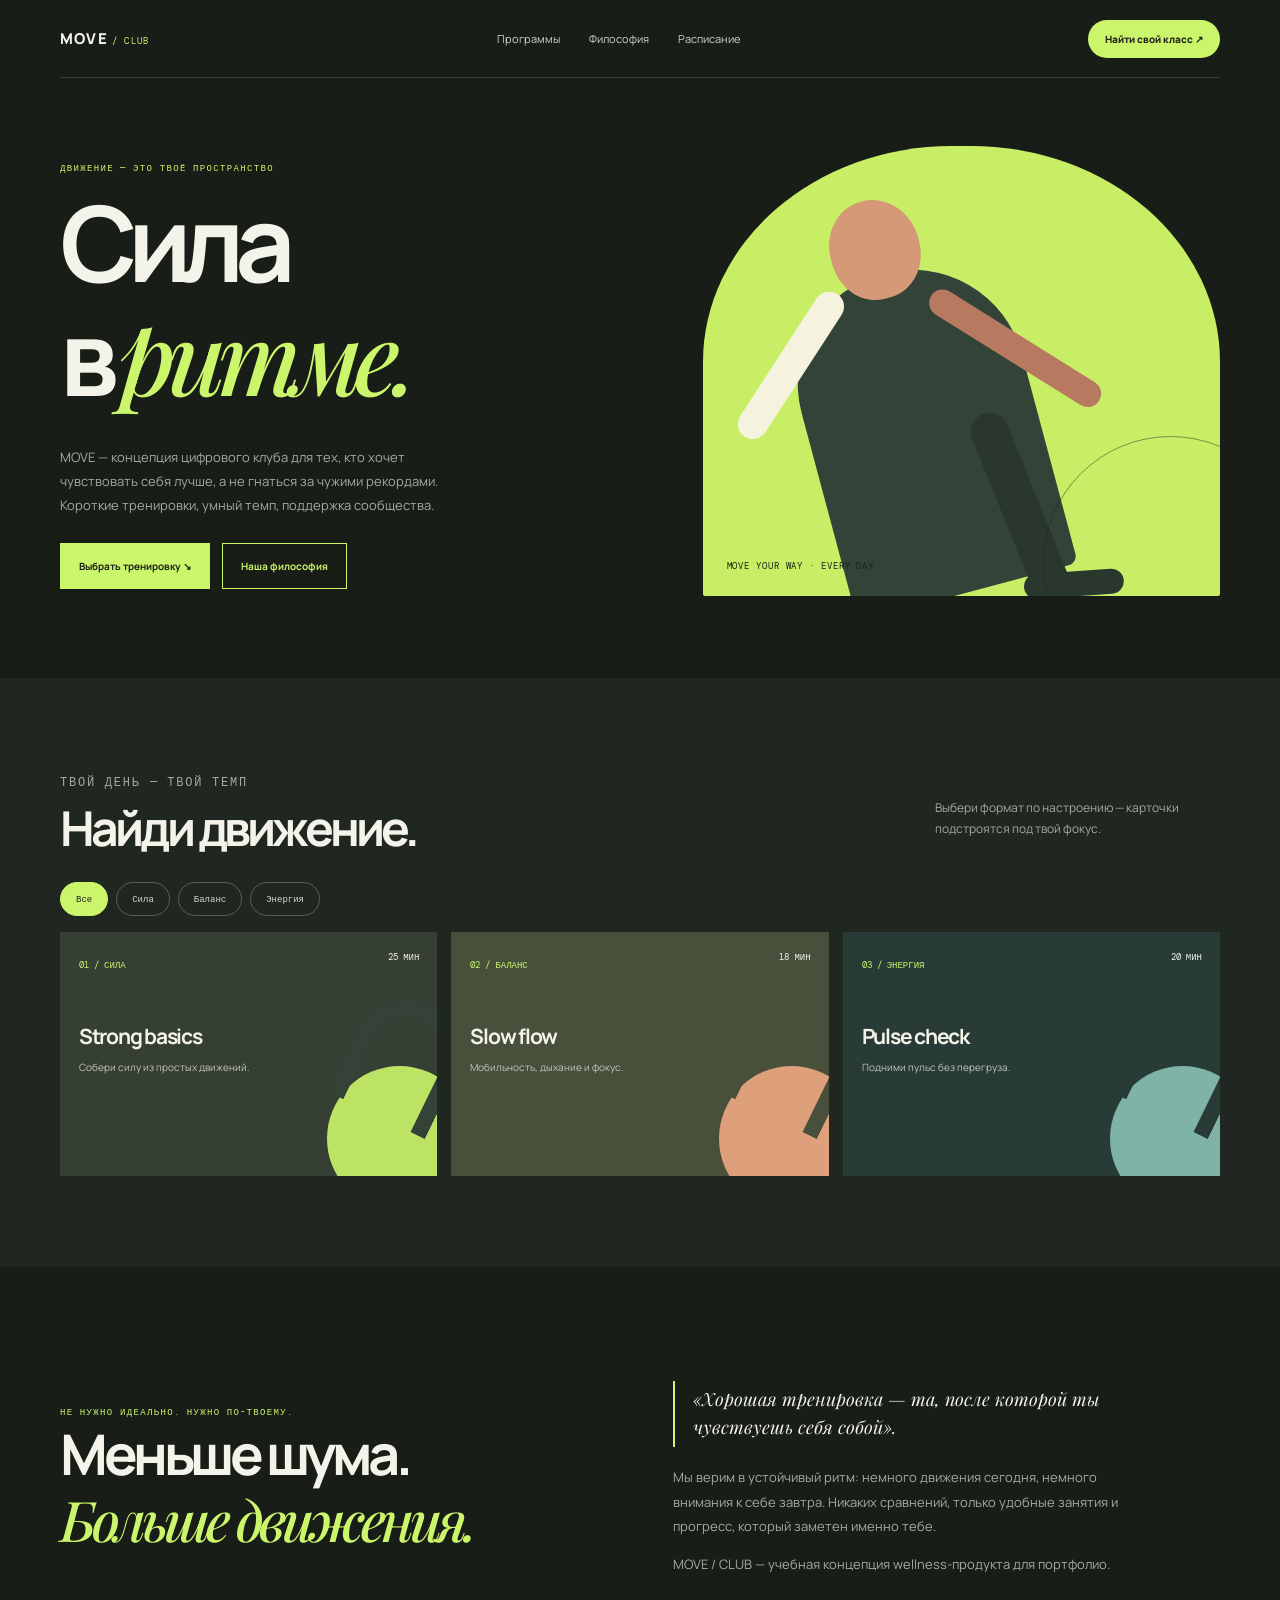
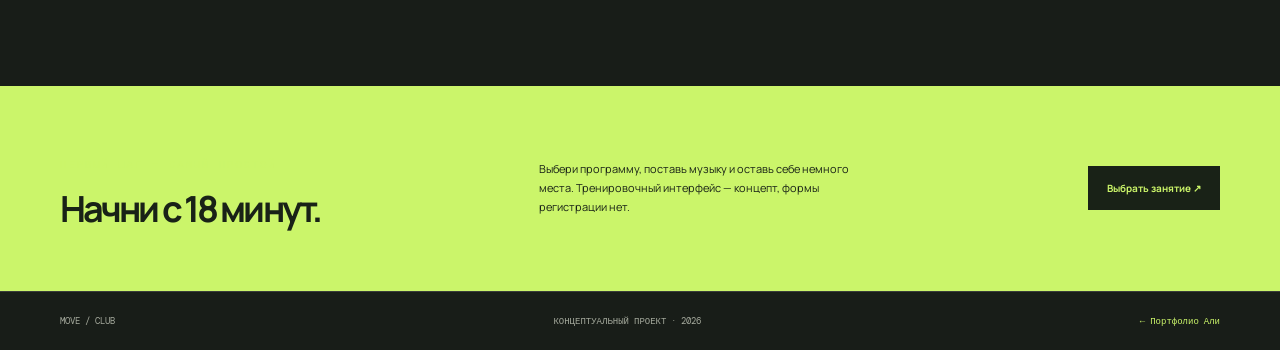
==== projects/move-studio/index.html @ 84559c78 "Add projects/move-studio/index.html" ====
<!doctype html>
<html lang="ru"><head><meta charset="utf-8"><meta name="viewport" content="width=device-width,initial-scale=1"><meta name="description" content="MOVE — концепция цифровой студии движения и осознанного фитнеса."><meta name="theme-color" content="#181d18"><title>MOVE / CLUB — Найди свой ритм</title><style>
@import url('https://fonts.googleapis.com/css2?family=DM+Mono&family=Manrope:wght@400;500;600;700;800&family=Playfair+Display:ital,wght@0,500;1,500&display=swap');:root{--bg:#181d18;--lime:#cbf56a;--white:#f4f3e9;--muted:#a5aa9d;--sans:'Manrope',Arial,sans-serif;--mono:'DM Mono',monospace;--serif:'Playfair Display',Georgia,serif}*{box-sizing:border-box}html{scroll-behavior:smooth}body{margin:0;background:var(--bg);color:var(--white);font-family:var(--sans)}a{color:inherit;text-decoration:none}.wrap{width:min(1160px,calc(100% - 56px));margin:auto}.nav{height:78px;display:flex;justify-content:space-between;align-items:center;border-bottom:1px solid #ffffff24}.logo{font-weight:800;letter-spacing:.08em;font-size:15px}.logo span{color:var(--lime);font:9px var(--mono)}.links{display:flex;align-items:center;gap:29px;font-size:11px;color:#d1d3c9}.join{background:var(--lime);color:#20271a;border-radius:30px;padding:12px 17px;font-size:10px;font-weight:800}.hero{min-height:600px;display:grid;grid-template-columns:1.08fr .92fr;align-items:center;gap:35px;padding:48px 0 62px}.kicker{font:9px var(--mono);letter-spacing:.15em;color:var(--lime)}.hero h1{font-size:clamp(62px,8.2vw,106px);line-height:.84;letter-spacing:-.1em;margin:24px 0}.hero h1 i{font:italic 500 .96em var(--serif);color:var(--lime);letter-spacing:-.08em}.hero-copy>p:not(.kicker){font-size:13px;line-height:1.85;color:var(--muted);max-width:390px}.actions{display:flex;gap:12px;align-items:center;margin-top:26px}.btn{padding:15px 18px;border:1px solid var(--lime);color:var(--lime);font-size:10px;font-weight:700}.btn.primary{background:var(--lime);color:#1c2317}.hero-art{height:450px;position:relative;background:#c8ee65;overflow:hidden;border-radius:48% 48% 2px 2px;color:#192217}.art-label{position:absolute;top:24px;left:25px;font:9px var(--mono);letter-spacing:.1em}.art-no{position:absolute;right:24px;top:24px;font:9px var(--mono)}.body-shape{position:absolute;width:228px;height:330px;left:43%;top:27%;transform:translateX(-50%) rotate(-15deg);background:#344338;border-radius:120px 120px 10px 10px}.body-shape:before{content:'';position:absolute;width:90px;height:100px;left:68px;top:-75px;background:#d59977;border-radius:48% 50% 47% 47%}.body-shape:after{content:'';position:absolute;width:170px;height:30px;left:-83px;top:50px;background:#f5f3dd;border-radius:30px;transform:rotate(-42deg)}.arm{position:absolute;width:198px;height:27px;left:124px;top:93px;background:#b77a60;border-radius:30px;transform:rotate(47deg)}.leg{position:absolute;width:38px;height:204px;right:22px;bottom:-35px;background:#29372c;border-radius:30px;transform:rotate(-7deg)}.leg:after{content:'';position:absolute;width:100px;height:25px;bottom:0;right:-52px;background:#29372c;border-radius:30px;transform:rotate(18deg)}.art-circle{position:absolute;right:-78px;bottom:-95px;width:255px;height:255px;border:1px solid #1c251b77;border-radius:50%}.hero-art small{position:absolute;bottom:24px;left:24px;font:9px var(--mono);letter-spacing:.1em}.programs{padding:82px 0 91px;background:#202620}.head{display:flex;justify-content:space-between;align-items:end;margin-bottom:31px}.head h2,.manifesto h2{font-size:48px;letter-spacing:-.08em;line-height:.96;margin:8px 0 0}.head p{max-width:285px;color:var(--muted);font-size:12px;line-height:1.75}.switcher{display:flex;gap:8px;margin-bottom:16px}.switcher button{border:1px solid #ffffff40;background:transparent;color:#d2d6ca;border-radius:30px;padding:10px 15px;font:9px var(--mono);cursor:pointer}.switcher button.active{background:var(--lime);border-color:var(--lime);color:#20271a}.class-grid{display:grid;grid-template-columns:repeat(3,1fr);gap:14px}.class-card{min-height:244px;background:#353f34;padding:19px;position:relative;overflow:hidden}.class-card:nth-child(2){background:#48503c}.class-card:nth-child(3){background:#283b36}.class-no{font:9px var(--mono);color:var(--lime)}.class-card h3{font-size:21px;letter-spacing:-.06em;position:relative;z-index:2;margin:49px 0 5px}.class-card p{font-size:10px;color:#c1c7b8;position:relative;z-index:2}.class-card .duration{position:absolute;top:19px;right:18px;font:9px var(--mono)}.class-orb{position:absolute;width:145px;height:145px;right:-35px;bottom:-35px;background:#cbf56a;border-radius:50%;opacity:.9}.class-orb:before{content:'';position:absolute;width:75px;height:106px;left:23px;top:-66px;border:16px solid #344338;border-bottom:0;border-radius:90px 90px 0 0;transform:rotate(26deg)}.class-card:nth-child(2) .class-orb{background:#efa982}.class-card:nth-child(2) .class-orb:before{border-color:#48503c}.class-card:nth-child(3) .class-orb{background:#88c1b2}.class-card:nth-child(3) .class-orb:before{border-color:#283b36}.manifesto{padding:96px 0;display:grid;grid-template-columns:1fr 1fr;gap:65px;align-items:center}.manifesto h2{font-size:56px}.manifesto h2 i{font:italic 500 1em var(--serif);color:var(--lime)}.manifesto p:not(.kicker){max-width:445px;color:var(--muted);font-size:13px;line-height:1.9}.quote{border-left:2px solid var(--lime);padding:5px 0 5px 18px;color:var(--white)!important;font:italic 18px/1.55 var(--serif)!important}.join-section{background:var(--lime);color:#192217;padding:58px 0}.join-inner{display:flex;justify-content:space-between;align-items:center;gap:30px}.join-inner h2{font-size:36px;letter-spacing:-.08em;margin:0}.join-inner p{font-size:11px;max-width:330px;line-height:1.7}.join-inner a{background:#192217;color:var(--lime);padding:15px 19px;font-size:10px;font-weight:700;white-space:nowrap}.footer{padding:23px 0;border-top:1px solid #ffffff24}.footer-inner{display:flex;justify-content:space-between;color:var(--muted);font:9px var(--mono)}.footer a{color:var(--lime)}@media(max-width:700px){.wrap{width:calc(100% - 36px)}.nav{height:65px}.links{gap:14px;font-size:10px}.links a:nth-child(2){display:none}.hero{grid-template-columns:1fr;gap:28px;padding-top:45px}.hero h1{font-size:75px}.hero-art{height:350px}.body-shape{transform:translateX(-50%) scale(.82) rotate(-15deg);transform-origin:top center}.head{display:block}.head h2{font-size:39px}.head p{margin-top:13px}.class-grid{grid-template-columns:1fr}.class-card{min-height:185px}.class-card h3{margin-top:27px}.manifesto{grid-template-columns:1fr;gap:22px;padding:66px 0}.manifesto h2{font-size:48px}.join-inner{display:block}.join-inner h2{font-size:31px}.join-inner a{display:inline-block;margin-top:9px}.footer-inner{gap:12px;flex-wrap:wrap}.footer-inner span:nth-child(2){display:none}}@media(prefers-reduced-motion:reduce){html{scroll-behavior:auto}}
</style></head><body>
<header class="nav wrap"><a class="logo" href="#top">MOVE <span>/ CLUB</span></a><nav class="links"><a href="#programs">Программы</a><a href="#about">Философия</a><a href="#join">Расписание</a></nav><a class="join" href="#join">Найти свой класс ↗</a></header>
<main id="top"><section class="hero wrap"><div class="hero-copy"><p class="kicker">ДВИЖЕНИЕ — ЭТО ТВОЁ ПРОСТРАНСТВО</p><h1>Сила<br>в <i>ритме.</i></h1><p>MOVE — концепция цифрового клуба для тех, кто хочет чувствовать себя лучше, а не гнаться за чужими рекордами. Короткие тренировки, умный темп, поддержка сообщества.</p><div class="actions"><a class="btn primary" href="#programs">Выбрать тренировку ↘</a><a class="btn" href="#about">Наша философия</a></div></div><div class="hero-art" role="img" aria-label="Абстрактная иллюстрация спортсмена в движении"><span class="art-label">MOVE / CLUB</span><span class="art-no">FIG. 01</span><div class="body-shape"><div class="arm"></div><div class="leg"></div></div><div class="art-circle"></div><small>MOVE YOUR WAY · EVERY DAY</small></div></section>
<section class="programs" id="programs"><div class="wrap"><div class="head"><div><p class="kicker">ТВОЙ ДЕНЬ — ТВОЙ ТЕМП</p><h2>Найди движение.</h2></div><p>Выбери формат по настроению — карточки подстроятся под твой фокус.</p></div><div class="switcher" role="group" aria-label="Выберите фокус тренировок"><button class="active" data-filter="all">Все</button><button data-filter="strength">Сила</button><button data-filter="balance">Баланс</button><button data-filter="energy">Энергия</button></div><div class="class-grid"><article class="class-card" data-type="strength"><span class="class-no">01 / СИЛА</span><span class="duration">25 МИН</span><h3>Strong basics</h3><p>Собери силу из простых движений.</p><div class="class-orb"></div></article><article class="class-card" data-type="balance"><span class="class-no">02 / БАЛАНС</span><span class="duration">18 МИН</span><h3>Slow flow</h3><p>Мобильность, дыхание и фокус.</p><div class="class-orb"></div></article><article class="class-card" data-type="energy"><span class="class-no">03 / ЭНЕРГИЯ</span><span class="duration">20 МИН</span><h3>Pulse check</h3><p>Подними пульс без перегруза.</p><div class="class-orb"></div></article></div></div></section>
<section class="manifesto wrap" id="about"><div><p class="kicker">НЕ НУЖНО ИДЕАЛЬНО. НУЖНО ПО-ТВОЕМУ.</p><h2>Меньше шума.<br><i>Больше движения.</i></h2></div><div><p class="quote">«Хорошая тренировка — та, после которой ты чувствуешь себя собой».</p><p>Мы верим в устойчивый ритм: немного движения сегодня, немного внимания к себе завтра. Никаких сравнений, только удобные занятия и прогресс, который заметен именно тебе.</p><p>MOVE / CLUB — учебная концепция wellness-продукта для портфолио.</p></div></section>
<section class="join-section" id="join"><div class="wrap join-inner"><div><p class="kicker">ПЕРВЫЙ ШАГ — САМЫЙ ПРОСТОЙ</p><h2>Начни с 18 минут.</h2></div><p>Выбери программу, поставь музыку и оставь себе немного места. Тренировочный интерфейс — концепт, формы регистрации нет.</p><a href="#programs">Выбрать занятие ↗</a></div></section></main><footer class="footer"><div class="wrap footer-inner"><span>MOVE / CLUB</span><span>КОНЦЕПТУАЛЬНЫЙ ПРОЕКТ · 2026</span><a href="../../">← Портфолио Али</a></div></footer><script>document.querySelectorAll('[data-filter]').forEach(button=>button.addEventListener('click',()=>{document.querySelectorAll('[data-filter]').forEach(item=>item.classList.remove('active'));button.classList.add('active');document.querySelectorAll('.class-card').forEach(card=>{card.hidden=button.dataset.filter!=='all'&&card.dataset.type!==button.dataset.filter})}));</script></body></html>
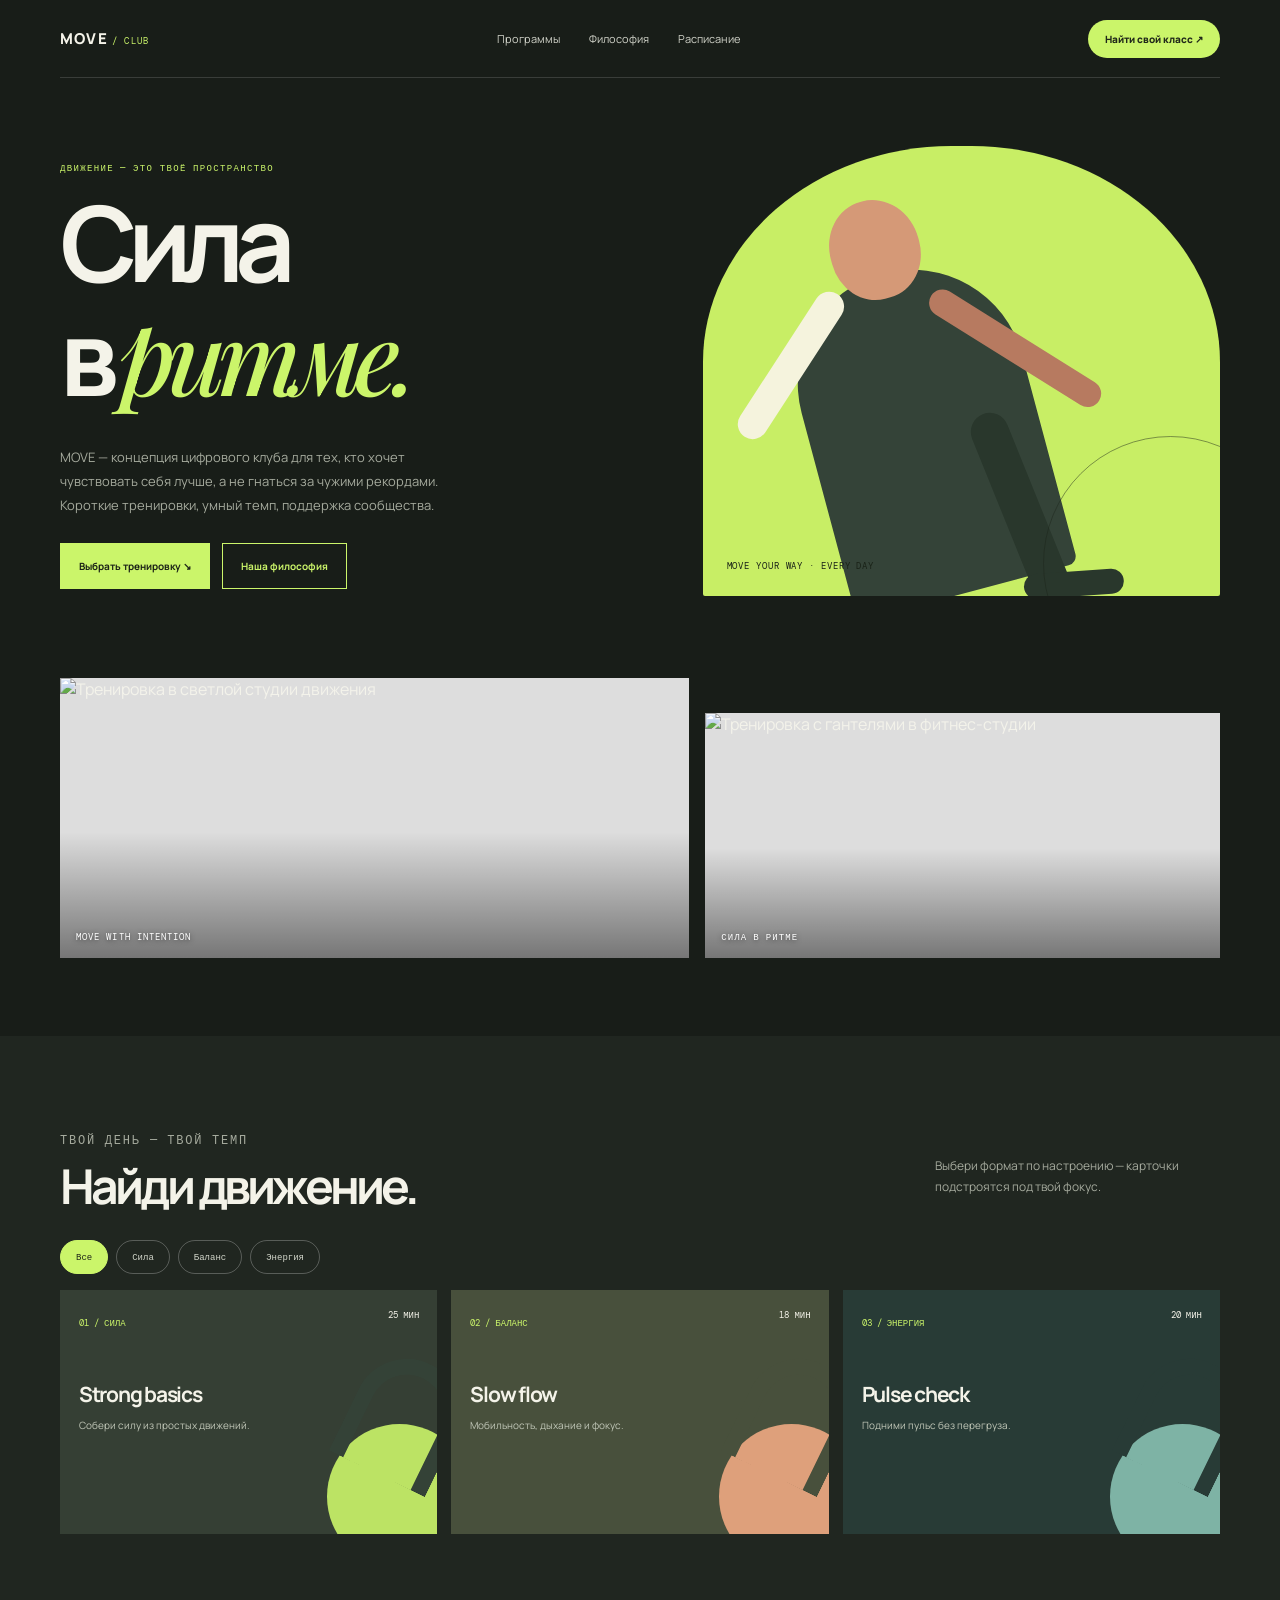
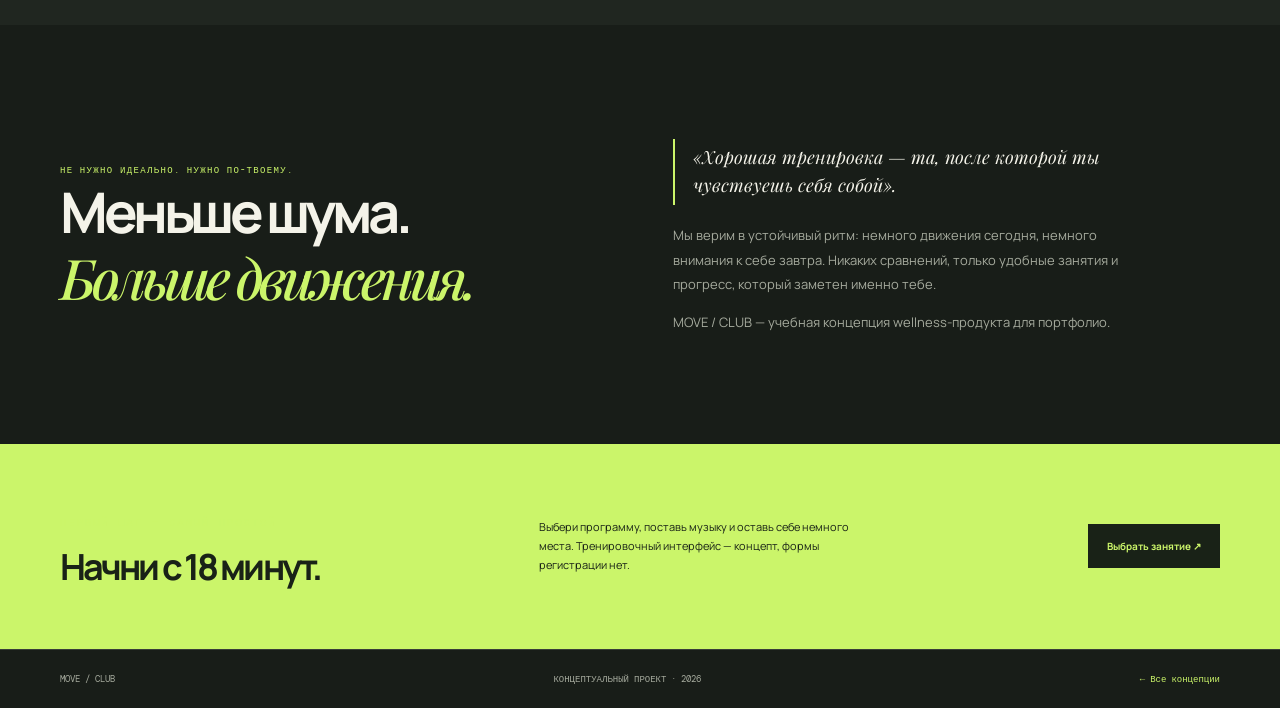
==== commit f8138787: "Update projects/move-studio/index.html with photo gallery and motion" ====
--- a/projects/move-studio/index.html
+++ b/projects/move-studio/index.html
@@ -1,10 +1,10 @@
 <!doctype html>
 <html lang="ru"><head><meta charset="utf-8"><meta name="viewport" content="width=device-width,initial-scale=1"><meta name="description" content="MOVE — концепция цифровой студии движения и осознанного фитнеса."><meta name="theme-color" content="#181d18"><title>MOVE / CLUB — Найди свой ритм</title><style>
 @import url('https://fonts.googleapis.com/css2?family=DM+Mono&family=Manrope:wght@400;500;600;700;800&family=Playfair+Display:ital,wght@0,500;1,500&display=swap');:root{--bg:#181d18;--lime:#cbf56a;--white:#f4f3e9;--muted:#a5aa9d;--sans:'Manrope',Arial,sans-serif;--mono:'DM Mono',monospace;--serif:'Playfair Display',Georgia,serif}*{box-sizing:border-box}html{scroll-behavior:smooth}body{margin:0;background:var(--bg);color:var(--white);font-family:var(--sans)}a{color:inherit;text-decoration:none}.wrap{width:min(1160px,calc(100% - 56px));margin:auto}.nav{height:78px;display:flex;justify-content:space-between;align-items:center;border-bottom:1px solid #ffffff24}.logo{font-weight:800;letter-spacing:.08em;font-size:15px}.logo span{color:var(--lime);font:9px var(--mono)}.links{display:flex;align-items:center;gap:29px;font-size:11px;color:#d1d3c9}.join{background:var(--lime);color:#20271a;border-radius:30px;padding:12px 17px;font-size:10px;font-weight:800}.hero{min-height:600px;display:grid;grid-template-columns:1.08fr .92fr;align-items:center;gap:35px;padding:48px 0 62px}.kicker{font:9px var(--mono);letter-spacing:.15em;color:var(--lime)}.hero h1{font-size:clamp(62px,8.2vw,106px);line-height:.84;letter-spacing:-.1em;margin:24px 0}.hero h1 i{font:italic 500 .96em var(--serif);color:var(--lime);letter-spacing:-.08em}.hero-copy>p:not(.kicker){font-size:13px;line-height:1.85;color:var(--muted);max-width:390px}.actions{display:flex;gap:12px;align-items:center;margin-top:26px}.btn{padding:15px 18px;border:1px solid var(--lime);color:var(--lime);font-size:10px;font-weight:700}.btn.primary{background:var(--lime);color:#1c2317}.hero-art{height:450px;position:relative;background:#c8ee65;overflow:hidden;border-radius:48% 48% 2px 2px;color:#192217}.art-label{position:absolute;top:24px;left:25px;font:9px var(--mono);letter-spacing:.1em}.art-no{position:absolute;right:24px;top:24px;font:9px var(--mono)}.body-shape{position:absolute;width:228px;height:330px;left:43%;top:27%;transform:translateX(-50%) rotate(-15deg);background:#344338;border-radius:120px 120px 10px 10px}.body-shape:before{content:'';position:absolute;width:90px;height:100px;left:68px;top:-75px;background:#d59977;border-radius:48% 50% 47% 47%}.body-shape:after{content:'';position:absolute;width:170px;height:30px;left:-83px;top:50px;background:#f5f3dd;border-radius:30px;transform:rotate(-42deg)}.arm{position:absolute;width:198px;height:27px;left:124px;top:93px;background:#b77a60;border-radius:30px;transform:rotate(47deg)}.leg{position:absolute;width:38px;height:204px;right:22px;bottom:-35px;background:#29372c;border-radius:30px;transform:rotate(-7deg)}.leg:after{content:'';position:absolute;width:100px;height:25px;bottom:0;right:-52px;background:#29372c;border-radius:30px;transform:rotate(18deg)}.art-circle{position:absolute;right:-78px;bottom:-95px;width:255px;height:255px;border:1px solid #1c251b77;border-radius:50%}.hero-art small{position:absolute;bottom:24px;left:24px;font:9px var(--mono);letter-spacing:.1em}.programs{padding:82px 0 91px;background:#202620}.head{display:flex;justify-content:space-between;align-items:end;margin-bottom:31px}.head h2,.manifesto h2{font-size:48px;letter-spacing:-.08em;line-height:.96;margin:8px 0 0}.head p{max-width:285px;color:var(--muted);font-size:12px;line-height:1.75}.switcher{display:flex;gap:8px;margin-bottom:16px}.switcher button{border:1px solid #ffffff40;background:transparent;color:#d2d6ca;border-radius:30px;padding:10px 15px;font:9px var(--mono);cursor:pointer}.switcher button.active{background:var(--lime);border-color:var(--lime);color:#20271a}.class-grid{display:grid;grid-template-columns:repeat(3,1fr);gap:14px}.class-card{min-height:244px;background:#353f34;padding:19px;position:relative;overflow:hidden}.class-card:nth-child(2){background:#48503c}.class-card:nth-child(3){background:#283b36}.class-no{font:9px var(--mono);color:var(--lime)}.class-card h3{font-size:21px;letter-spacing:-.06em;position:relative;z-index:2;margin:49px 0 5px}.class-card p{font-size:10px;color:#c1c7b8;position:relative;z-index:2}.class-card .duration{position:absolute;top:19px;right:18px;font:9px var(--mono)}.class-orb{position:absolute;width:145px;height:145px;right:-35px;bottom:-35px;background:#cbf56a;border-radius:50%;opacity:.9}.class-orb:before{content:'';position:absolute;width:75px;height:106px;left:23px;top:-66px;border:16px solid #344338;border-bottom:0;border-radius:90px 90px 0 0;transform:rotate(26deg)}.class-card:nth-child(2) .class-orb{background:#efa982}.class-card:nth-child(2) .class-orb:before{border-color:#48503c}.class-card:nth-child(3) .class-orb{background:#88c1b2}.class-card:nth-child(3) .class-orb:before{border-color:#283b36}.manifesto{padding:96px 0;display:grid;grid-template-columns:1fr 1fr;gap:65px;align-items:center}.manifesto h2{font-size:56px}.manifesto h2 i{font:italic 500 1em var(--serif);color:var(--lime)}.manifesto p:not(.kicker){max-width:445px;color:var(--muted);font-size:13px;line-height:1.9}.quote{border-left:2px solid var(--lime);padding:5px 0 5px 18px;color:var(--white)!important;font:italic 18px/1.55 var(--serif)!important}.join-section{background:var(--lime);color:#192217;padding:58px 0}.join-inner{display:flex;justify-content:space-between;align-items:center;gap:30px}.join-inner h2{font-size:36px;letter-spacing:-.08em;margin:0}.join-inner p{font-size:11px;max-width:330px;line-height:1.7}.join-inner a{background:#192217;color:var(--lime);padding:15px 19px;font-size:10px;font-weight:700;white-space:nowrap}.footer{padding:23px 0;border-top:1px solid #ffffff24}.footer-inner{display:flex;justify-content:space-between;color:var(--muted);font:9px var(--mono)}.footer a{color:var(--lime)}@media(max-width:700px){.wrap{width:calc(100% - 36px)}.nav{height:65px}.links{gap:14px;font-size:10px}.links a:nth-child(2){display:none}.hero{grid-template-columns:1fr;gap:28px;padding-top:45px}.hero h1{font-size:75px}.hero-art{height:350px}.body-shape{transform:translateX(-50%) scale(.82) rotate(-15deg);transform-origin:top center}.head{display:block}.head h2{font-size:39px}.head p{margin-top:13px}.class-grid{grid-template-columns:1fr}.class-card{min-height:185px}.class-card h3{margin-top:27px}.manifesto{grid-template-columns:1fr;gap:22px;padding:66px 0}.manifesto h2{font-size:48px}.join-inner{display:block}.join-inner h2{font-size:31px}.join-inner a{display:inline-block;margin-top:9px}.footer-inner{gap:12px;flex-wrap:wrap}.footer-inner span:nth-child(2){display:none}}@media(prefers-reduced-motion:reduce){html{scroll-behavior:auto}}
-</style></head><body>
+.photo-ribbon{display:grid;grid-template-columns:1.1fr .9fr;gap:16px;padding:0 0 78px}.photo-ribbon figure{height:280px;margin:0;position:relative;overflow:hidden;background:#ddd}.photo-ribbon figure:nth-child(2){height:245px;margin-top:35px}.photo-ribbon img{display:block;width:100%;height:100%;object-fit:cover;filter:saturate(.82);transition:transform .8s cubic-bezier(.2,.7,.2,1)}.photo-ribbon figure:hover img{transform:scale(1.05)}.photo-ribbon figcaption{position:absolute;bottom:15px;left:16px;color:#fff;font:9px var(--mono);letter-spacing:.12em;text-shadow:0 1px 5px #0008}.photo-ribbon figure:after{content:"";position:absolute;inset:55% 0 0;background:linear-gradient(transparent,#0007);pointer-events:none}@media(max-width:700px){.photo-ribbon{gap:9px;padding-bottom:55px}.photo-ribbon figure,.photo-ribbon figure:nth-child(2){height:185px;margin:0}}@media(prefers-reduced-motion:reduce){.photo-ribbon img{transition:none!important}}.photo-ribbon{display:grid;grid-template-columns:1.1fr .9fr;gap:16px;padding:0 0 78px}.photo-ribbon figure{height:280px;margin:0;position:relative;overflow:hidden;background:#ddd}.photo-ribbon figure:nth-child(2){height:245px;margin-top:35px}.photo-ribbon img{display:block;width:100%;height:100%;object-fit:cover;filter:saturate(.82);transition:transform .8s cubic-bezier(.2,.7,.2,1)}.photo-ribbon figure:hover img{transform:scale(1.05)}.photo-ribbon figcaption{position:absolute;z-index:2;bottom:15px;left:16px;color:#fff;font:9px var(--mono);letter-spacing:.12em;text-shadow:0 1px 5px #0008}.photo-ribbon figure:after{content:"";position:absolute;inset:55% 0 0;background:linear-gradient(transparent,#0007);pointer-events:none}@media(max-width:700px){.photo-ribbon{gap:9px;padding-bottom:55px}.photo-ribbon figure,.photo-ribbon figure:nth-child(2){height:185px;margin:0}}@media(prefers-reduced-motion:reduce){.photo-ribbon img{transition:none!important}}.photo-ribbon figure{animation:photo-entrance .7s cubic-bezier(.2,.7,.2,1) both}.photo-ribbon figure:nth-child(2){animation-delay:.13s}@keyframes photo-entrance{from{opacity:0;transform:translateY(18px)}to{opacity:1;transform:translateY(0)}}@media(prefers-reduced-motion:reduce){.photo-ribbon figure{animation:none!important}}</style></head><body>
 <header class="nav wrap"><a class="logo" href="#top">MOVE <span>/ CLUB</span></a><nav class="links"><a href="#programs">Программы</a><a href="#about">Философия</a><a href="#join">Расписание</a></nav><a class="join" href="#join">Найти свой класс ↗</a></header>
 <main id="top"><section class="hero wrap"><div class="hero-copy"><p class="kicker">ДВИЖЕНИЕ — ЭТО ТВОЁ ПРОСТРАНСТВО</p><h1>Сила<br>в <i>ритме.</i></h1><p>MOVE — концепция цифрового клуба для тех, кто хочет чувствовать себя лучше, а не гнаться за чужими рекордами. Короткие тренировки, умный темп, поддержка сообщества.</p><div class="actions"><a class="btn primary" href="#programs">Выбрать тренировку ↘</a><a class="btn" href="#about">Наша философия</a></div></div><div class="hero-art" role="img" aria-label="Абстрактная иллюстрация спортсмена в движении"><span class="art-label">MOVE / CLUB</span><span class="art-no">FIG. 01</span><div class="body-shape"><div class="arm"></div><div class="leg"></div></div><div class="art-circle"></div><small>MOVE YOUR WAY · EVERY DAY</small></div></section>
-<section class="programs" id="programs"><div class="wrap"><div class="head"><div><p class="kicker">ТВОЙ ДЕНЬ — ТВОЙ ТЕМП</p><h2>Найди движение.</h2></div><p>Выбери формат по настроению — карточки подстроятся под твой фокус.</p></div><div class="switcher" role="group" aria-label="Выберите фокус тренировок"><button class="active" data-filter="all">Все</button><button data-filter="strength">Сила</button><button data-filter="balance">Баланс</button><button data-filter="energy">Энергия</button></div><div class="class-grid"><article class="class-card" data-type="strength"><span class="class-no">01 / СИЛА</span><span class="duration">25 МИН</span><h3>Strong basics</h3><p>Собери силу из простых движений.</p><div class="class-orb"></div></article><article class="class-card" data-type="balance"><span class="class-no">02 / БАЛАНС</span><span class="duration">18 МИН</span><h3>Slow flow</h3><p>Мобильность, дыхание и фокус.</p><div class="class-orb"></div></article><article class="class-card" data-type="energy"><span class="class-no">03 / ЭНЕРГИЯ</span><span class="duration">20 МИН</span><h3>Pulse check</h3><p>Подними пульс без перегруза.</p><div class="class-orb"></div></article></div></div></section>
+<section class="photo-ribbon wrap" aria-label="Вдохновение проекта"><figure><img src="https://images.unsplash.com/photo-1518611012118-696072aa579a?auto=format&fit=crop&w=1100&q=85" alt="Тренировка в светлой студии движения" loading="lazy"><figcaption>MOVE WITH INTENTION</figcaption></figure><figure><img src="https://images.unsplash.com/photo-1517836357463-d25dfeac3438?auto=format&fit=crop&w=1100&q=85" alt="Тренировка с гантелями в фитнес-студии" loading="lazy"><figcaption>СИЛА В РИТМЕ</figcaption></figure></section><section class="programs" id="programs"><div class="wrap"><div class="head"><div><p class="kicker">ТВОЙ ДЕНЬ — ТВОЙ ТЕМП</p><h2>Найди движение.</h2></div><p>Выбери формат по настроению — карточки подстроятся под твой фокус.</p></div><div class="switcher" role="group" aria-label="Выберите фокус тренировок"><button class="active" data-filter="all">Все</button><button data-filter="strength">Сила</button><button data-filter="balance">Баланс</button><button data-filter="energy">Энергия</button></div><div class="class-grid"><article class="class-card" data-type="strength"><span class="class-no">01 / СИЛА</span><span class="duration">25 МИН</span><h3>Strong basics</h3><p>Собери силу из простых движений.</p><div class="class-orb"></div></article><article class="class-card" data-type="balance"><span class="class-no">02 / БАЛАНС</span><span class="duration">18 МИН</span><h3>Slow flow</h3><p>Мобильность, дыхание и фокус.</p><div class="class-orb"></div></article><article class="class-card" data-type="energy"><span class="class-no">03 / ЭНЕРГИЯ</span><span class="duration">20 МИН</span><h3>Pulse check</h3><p>Подними пульс без перегруза.</p><div class="class-orb"></div></article></div></div></section>
 <section class="manifesto wrap" id="about"><div><p class="kicker">НЕ НУЖНО ИДЕАЛЬНО. НУЖНО ПО-ТВОЕМУ.</p><h2>Меньше шума.<br><i>Больше движения.</i></h2></div><div><p class="quote">«Хорошая тренировка — та, после которой ты чувствуешь себя собой».</p><p>Мы верим в устойчивый ритм: немного движения сегодня, немного внимания к себе завтра. Никаких сравнений, только удобные занятия и прогресс, который заметен именно тебе.</p><p>MOVE / CLUB — учебная концепция wellness-продукта для портфолио.</p></div></section>
-<section class="join-section" id="join"><div class="wrap join-inner"><div><p class="kicker">ПЕРВЫЙ ШАГ — САМЫЙ ПРОСТОЙ</p><h2>Начни с 18 минут.</h2></div><p>Выбери программу, поставь музыку и оставь себе немного места. Тренировочный интерфейс — концепт, формы регистрации нет.</p><a href="#programs">Выбрать занятие ↗</a></div></section></main><footer class="footer"><div class="wrap footer-inner"><span>MOVE / CLUB</span><span>КОНЦЕПТУАЛЬНЫЙ ПРОЕКТ · 2026</span><a href="../../">← Портфолио Али</a></div></footer><script>document.querySelectorAll('[data-filter]').forEach(button=>button.addEventListener('click',()=>{document.querySelectorAll('[data-filter]').forEach(item=>item.classList.remove('active'));button.classList.add('active');document.querySelectorAll('.class-card').forEach(card=>{card.hidden=button.dataset.filter!=='all'&&card.dataset.type!==button.dataset.filter})}));</script></body></html>
+<section class="join-section" id="join"><div class="wrap join-inner"><div><p class="kicker">ПЕРВЫЙ ШАГ — САМЫЙ ПРОСТОЙ</p><h2>Начни с 18 минут.</h2></div><p>Выбери программу, поставь музыку и оставь себе немного места. Тренировочный интерфейс — концепт, формы регистрации нет.</p><a href="#programs">Выбрать занятие ↗</a></div></section></main><footer class="footer"><div class="wrap footer-inner"><span>MOVE / CLUB</span><span>КОНЦЕПТУАЛЬНЫЙ ПРОЕКТ · 2026</span><a href="../../">← Все концепции</a></div></footer><script>document.querySelectorAll('[data-filter]').forEach(button=>button.addEventListener('click',()=>{document.querySelectorAll('[data-filter]').forEach(item=>item.classList.remove('active'));button.classList.add('active');document.querySelectorAll('.class-card').forEach(card=>{card.hidden=button.dataset.filter!=='all'&&card.dataset.type!==button.dataset.filter})}));</script></body></html>
 
